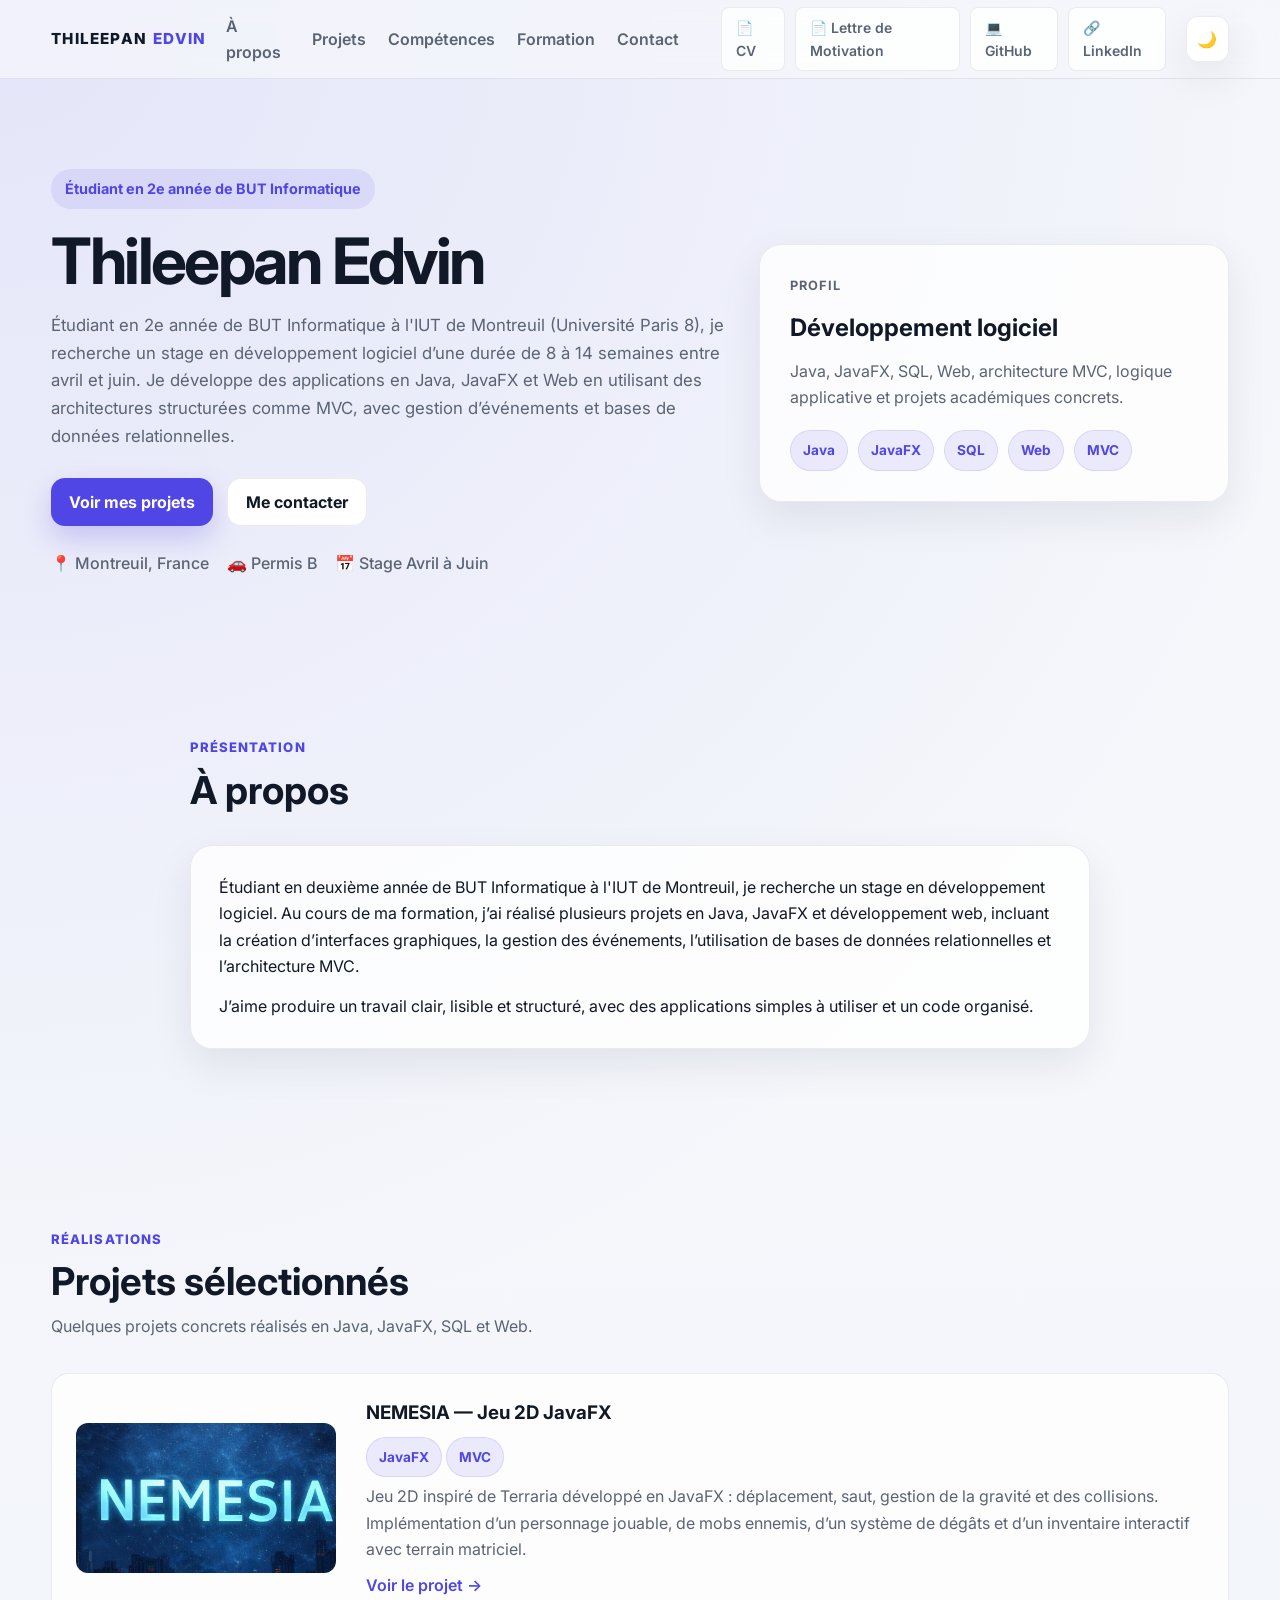
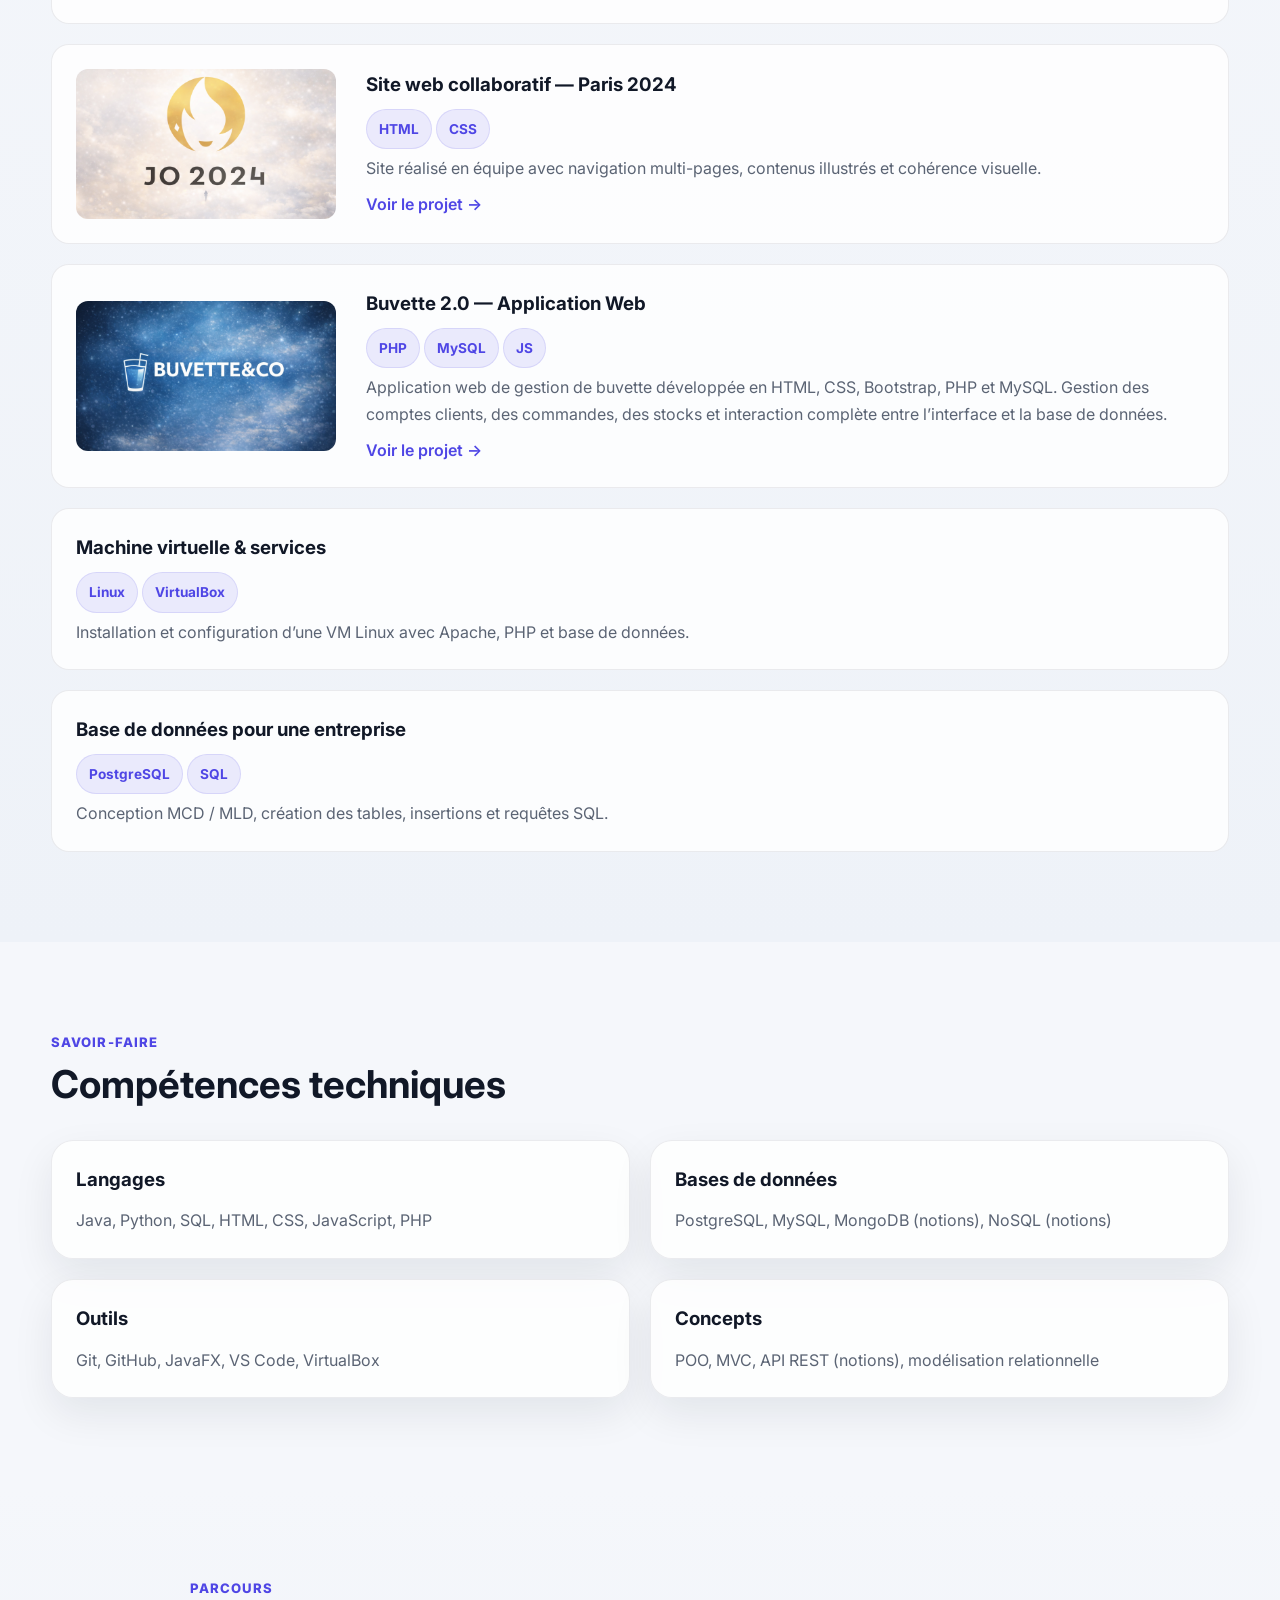
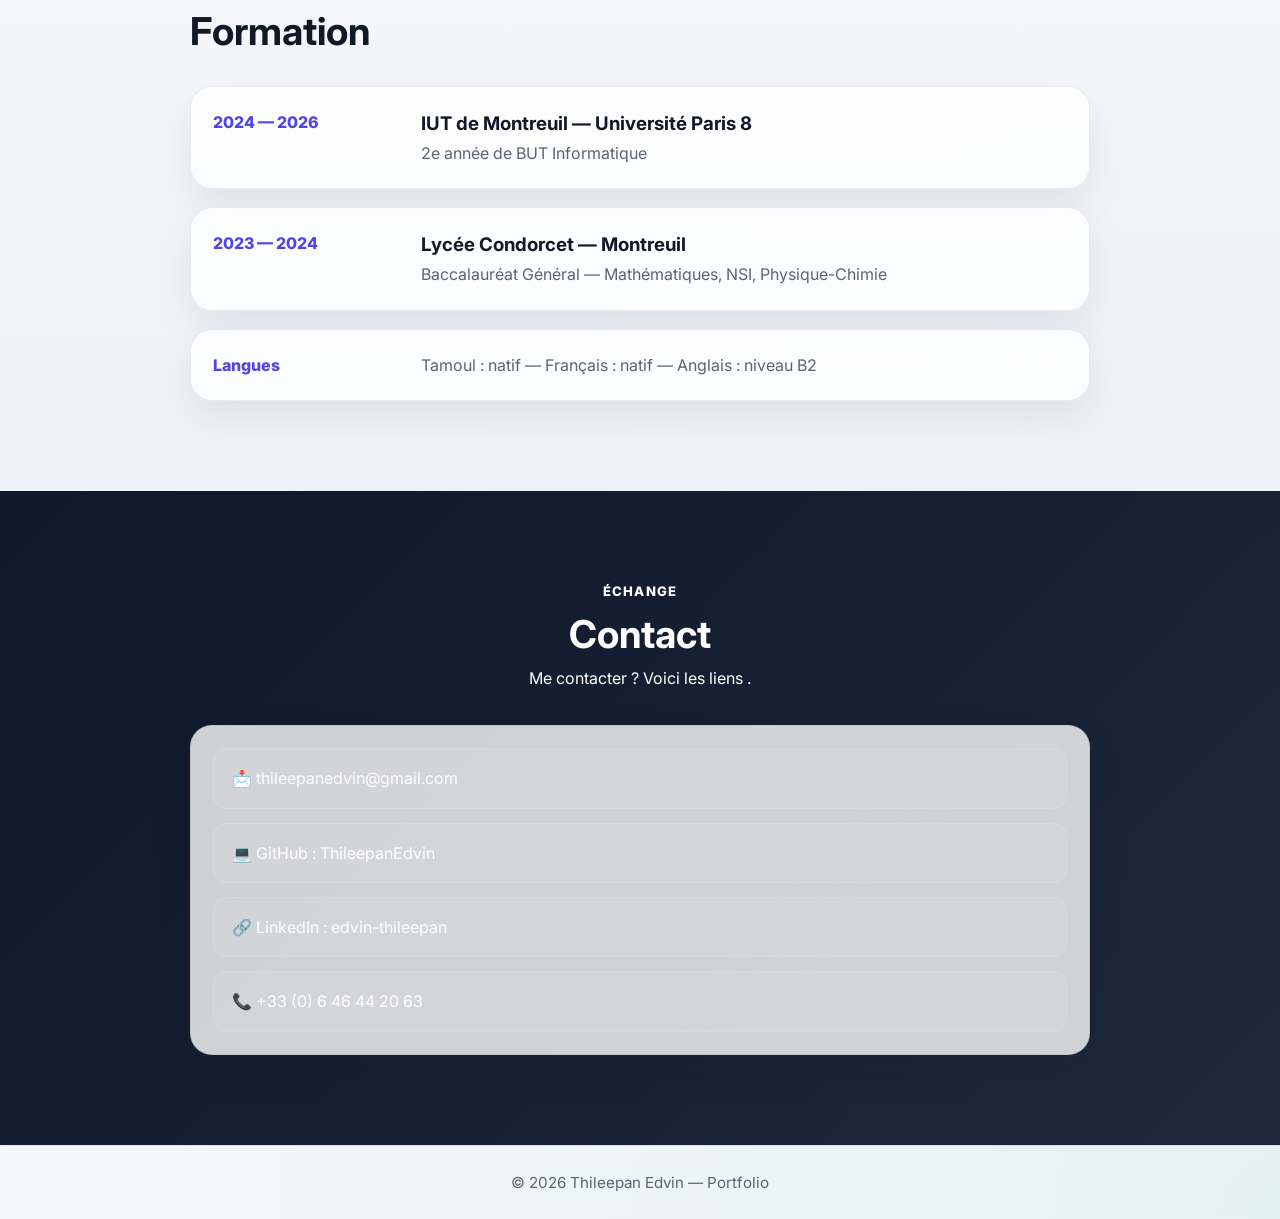
==== index.html @ 3b9033da "Ajout de la Lettre de Motivation" ====
<!DOCTYPE html>
<html lang="fr">
<head>
  <meta charset="UTF-8" />
  <meta name="viewport" content="width=device-width, initial-scale=1.0" />
  <title>Thileepan Edvin | Portfolio</title>
  <meta name="description" content="Portfolio de Thileepan Edvin, étudiant en BUT Informatique. Projets Java, JavaFX, Web, SQL." />
  <link rel="preconnect" href="https://fonts.googleapis.com">
  <link rel="preconnect" href="https://fonts.gstatic.com" crossorigin>
  <link href="https://fonts.googleapis.com/css2?family=Inter:wght@400;500;600;700;800&display=swap" rel="stylesheet">
  <link rel="stylesheet" href="style.css" />
  <link rel="icon" type="image/png" href="assets/images/favicon.png">
  <meta name="description" content="Portfolio de Thileepan Edvin - Développeur informatique. Projets Java, JavaFX, Web, bases de données et applications.">
  <meta name="author" content="Thileepan Edvin">
  <meta name="keywords" content="portfolio développeur, java, javafx, but informatique, développeur logiciel">
  <meta property="og:title" content="Portfolio - Thileepan Edvin">
  <meta property="og:image" content="https://edvin-dev.fr/assets/images/preview.png">
  <meta property="og:url" content="https://edvin-dev.fr">
</head>
<body>
  <header class="site-header">
    <div class="container header-container">
      <a href="index.html" class="logo">
        <span class="logo-light">THILEEPAN</span>
        <span class="logo-accent">EDVIN</span>
      </a>

      <nav class="main-nav">
        <a href="#apropos">À propos</a>
        <a href="#projets">Projets</a>
        <a href="#competences">Compétences</a>
        <a href="#formation">Formation</a>
        <a href="#contact">Contact</a>

        <div class="nav-links">
          <a href="assets/cv/CV – Thileepan Edvin.pdf" class="nav-btn" download>
            📄 CV
          </a>

           <a href="assets/cv/Lettre De Motivation.pdf" class="nav-btn" download>
            📄 Lettre de Motivation
          </a>

          <a href="https://github.com/ThileepanEdvin" target="_blank" class="nav-btn">
            💻 GitHub
          </a>

          <a href="https://www.linkedin.com/in/edvin-thileepan-858794393/" target="_blank" class="nav-btn">
            🔗 LinkedIn
          </a>
        </div>
      </nav>

      <button id="theme-toggle" class="theme-toggle" aria-label="Changer le thème">🌙</button>
    </div>
  </header>

  <main>
    <section class="hero">
      <div class="container hero-grid">
        <div class="hero-text">
          <p class="hero-badge">Étudiant en 2e année de BUT Informatique</p>
          <h1>Thileepan Edvin</h1>
          <p class="hero-description">
          Étudiant en 2e année de BUT Informatique à l'IUT de Montreuil (Université Paris 8),
          je recherche un stage en développement logiciel d’une durée de 8 à 14 semaines
          entre avril et juin.

          Je développe des applications en Java, JavaFX et Web en utilisant des architectures
          structurées comme MVC, avec gestion d’événements et bases de données relationnelles.
          </p>

          <div class="hero-actions">
            <a href="#projets" class="btn btn-primary">Voir mes projets</a>
            <a href="#contact" class="btn btn-secondary">Me contacter</a>
          </div>

          <div class="hero-infos">
            <span>📍 Montreuil, France</span>
            <span>🚗 Permis B</span>
            <span>📅 Stage Avril à Juin</span>
          </div>
        </div>

        <div class="hero-card">
          <div class="hero-card-inner">
            <p class="mini-title">Profil</p>
            <h3>Développement logiciel</h3>
            <p>
              Java, JavaFX, SQL, Web, architecture MVC, logique applicative
              et projets académiques concrets.
            </p>

            <div class="hero-tags">
              <span>Java</span>
              <span>JavaFX</span>
              <span>SQL</span>
              <span>Web</span>
              <span>MVC</span>
            </div>
          </div>
        </div>
      </div>
    </section>

    <section id="apropos" class="section">
      <div class="container narrow">
        <div class="section-heading">
          <p class="section-kicker">Présentation</p>
          <h2>À propos</h2>
        </div>

        <div class="text-card">
          <p>
          Étudiant en deuxième année de BUT Informatique à l'IUT de Montreuil,
          je recherche un stage en développement logiciel.

          Au cours de ma formation, j’ai réalisé plusieurs projets en Java, JavaFX
          et développement web, incluant la création d’interfaces graphiques,
          la gestion des événements, l’utilisation de bases de données
          relationnelles et l’architecture MVC.
          </p>
          <p>
            J’aime produire un travail clair, lisible et structuré, avec des applications simples à utiliser
            et un code organisé.
          </p>
        </div>
      </div>
    </section>

<section id="projets" class="section section-alt">
  <div class="container">

    <div class="section-heading">
      <p class="section-kicker">Réalisations</p>
      <h2>Projets sélectionnés</h2>
      <p class="section-subtitle">
        Quelques projets concrets réalisés en Java, JavaFX, SQL et Web.
      </p>
    </div>

    <div class="projects-list">

      <!-- NEMESIA -->
      <a href="nemesia.html" class="project-row">
        <img src="assets/images/Nemesia/a12.png" alt="Nemesia">

        <div class="project-row-content">
          <h3>NEMESIA — Jeu 2D JavaFX</h3>

          <div class="tags">
            <span>JavaFX</span>
            <span>MVC</span>
          </div>

          <p>
          Jeu 2D inspiré de Terraria développé en JavaFX : déplacement, saut,
          gestion de la gravité et des collisions.

          Implémentation d’un personnage jouable, de mobs ennemis,
          d’un système de dégâts et d’un inventaire interactif
          avec terrain matriciel.
          </p>

          <span class="project-link">Voir le projet →</span>
        </div>
      </a>

      <!-- JO -->
      <a href="JO.html" class="project-row">
        <img src="assets/images/JO/jo1.png" alt="JO">

        <div class="project-row-content">
          <h3>Site web collaboratif — Paris 2024</h3>

          <div class="tags">
            <span>HTML</span>
            <span>CSS</span>
          </div>

          <p>
            Site réalisé en équipe avec navigation multi-pages,
            contenus illustrés et cohérence visuelle.
          </p>

          <span class="project-link">Voir le projet →</span>
        </div>
      </a>

      <!-- BUVETTE -->
      <a href="buvette.html" class="project-row">
        <img src="assets/images/Buvette/b1.png" alt="Buvette">

        <div class="project-row-content">
          <h3>Buvette 2.0 — Application Web</h3>

          <div class="tags">
            <span>PHP</span>
            <span>MySQL</span>
            <span>JS</span>
          </div>

          <p>
          Application web de gestion de buvette développée en
          HTML, CSS, Bootstrap, PHP et MySQL.

          Gestion des comptes clients, des commandes,
          des stocks et interaction complète entre
          l’interface et la base de données.
          </p>

          <span class="project-link">Voir le projet →</span>
        </div>
      </a>

      <!-- VM -->
      <div class="project-row">
        <div class="project-row-content">
          <h3>Machine virtuelle & services</h3>

          <div class="tags">
            <span>Linux</span>
            <span>VirtualBox</span>
          </div>

          <p>
            Installation et configuration d’une VM Linux avec Apache,
            PHP et base de données.
          </p>
        </div>
      </div>

      <!-- SQL -->
      <div class="project-row">
        <div class="project-row-content">
          <h3>Base de données pour une entreprise</h3>

          <div class="tags">
            <span>PostgreSQL</span>
            <span>SQL</span>
          </div>

          <p>
            Conception MCD / MLD, création des tables,
            insertions et requêtes SQL.
          </p>
        </div>
      </div>

    </div>

  </div>

</section>
    <section id="competences" class="section">
      <div class="container">
        <div class="section-heading">
          <p class="section-kicker">Savoir-faire</p>
          <h2>Compétences techniques</h2>
        </div>

        <div class="skills-grid">
          <div class="skill-card">
            <h3>Langages</h3>
            <p>Java, Python, SQL, HTML, CSS, JavaScript, PHP</p>
          </div>

          <div class="skill-card">
            <h3>Bases de données</h3>
            <p>PostgreSQL, MySQL, MongoDB (notions), NoSQL (notions)</p>
          </div>

          <div class="skill-card">
            <h3>Outils</h3>
            <p>Git, GitHub, JavaFX, VS Code, VirtualBox</p>
          </div>

          <div class="skill-card">
            <h3>Concepts</h3>
            <p>POO, MVC, API REST (notions), modélisation relationnelle</p>
          </div>
        </div>
      </div>
    </section>

    <section id="formation" class="section section-alt">
      <div class="container narrow">
        <div class="section-heading">
          <p class="section-kicker">Parcours</p>
          <h2>Formation</h2>
        </div>

        <div class="timeline">
          <div class="timeline-item">
            <span class="timeline-date">2024 — 2026</span>
            <div>
              <h3>IUT de Montreuil — Université Paris 8</h3>
              <p>2e année de BUT Informatique</p>
            </div>
          </div>

          <div class="timeline-item">
            <span class="timeline-date">2023 — 2024</span>
            <div>
              <h3>Lycée Condorcet — Montreuil</h3>
              <p>Baccalauréat Général — Mathématiques, NSI, Physique-Chimie</p>
            </div>
          </div>

          <div class="timeline-item">
            <span class="timeline-date">Langues</span>
            <div>
            <p>Tamoul : natif — Français : natif — Anglais : niveau B2</p>            </div>
          </div>
        </div>
      </div>
    </section>

    <section id="contact" class="section contact-section">
      <div class="container narrow">
        <div class="section-heading center light">
          <p class="section-kicker">Échange</p>
          <h2>Contact</h2>
          <p class="section-subtitle">
            Me contacter ? Voici les liens .   
          </p>
        </div>

        <div class="contact-card">
          <a href="mailto:thileepanedvin@gmail.com" class="contact-item">📩 thileepanedvin@gmail.com</a>
          <a href="https://github.com/ThileepanEdvin" target="_blank" rel="noreferrer" class="contact-item">💻 GitHub : ThileepanEdvin</a>
          <a href="https://www.linkedin.com/in/edvin-thileepan-858794393/" target="_blank" rel="noreferrer" class="contact-item">🔗 LinkedIn : edvin-thileepan</a>
          <div class="contact-item">📞 +33 (0) 6 46 44 20 63</div>
        </div>
      </div>
    </section>
  </main>

  <footer class="site-footer">
    <div class="container footer-container">
      <p>© 2026 Thileepan Edvin — Portfolio</p>
    </div>
  </footer>

  <script src="script.js"></script>
</body>
</html>

<!-- test -->
---- style.css ----
:root {
  --bg: #f5f7fb;
  --bg-soft: #eef2f8;
  --surface: rgba(255, 255, 255, 0.8);
  --surface-strong: #ffffff;
  --text: #111827;
  --text-soft: #5b6474;
  --border: rgba(15, 23, 42, 0.08);
  --primary: #4f46e5;
  --primary-hover: #4338ca;
  --secondary: #0f172a;
  --accent: #14b8a6;
  --shadow: 0 16px 40px rgba(15, 23, 42, 0.08);
  --radius: 22px;
  --radius-sm: 14px;
  --container: 1180px;
}

[data-theme="dark"] {
  --bg: #0b1120;
  --bg-soft: #111827;
  --surface: rgba(17, 24, 39, 0.8);
  --surface-strong: #111827;
  --text: #f8fafc;
  --text-soft: #a5b4c7;
  --border: rgba(255, 255, 255, 0.08);
  --primary: #7c3aed;
  --primary-hover: #6d28d9;
  --secondary: #e5e7eb;
  --accent: #22c55e;
  --shadow: 0 20px 50px rgba(0, 0, 0, 0.35);
}

* {
  margin: 0;
  padding: 0;
  box-sizing: border-box;
}

html {
  scroll-behavior: smooth;
}

body {
  font-family: "Inter", sans-serif;
  background:
    radial-gradient(circle at top left, rgba(79, 70, 229, 0.10), transparent 30%),
    radial-gradient(circle at bottom right, rgba(20, 184, 166, 0.08), transparent 25%),
    var(--bg);
  color: var(--text);
  line-height: 1.65;
  transition: background 0.3s ease, color 0.3s ease;
}

img {
  max-width: 100%;
  display: block;
}

a {
  color: inherit;
  text-decoration: none;
}

ul {
  padding-left: 18px;
}

.container {
  width: min(var(--container), 92%);
  margin: 0 auto;
}

.narrow {
  width: min(900px, 92%);
  margin: 0 auto;
}

/* HEADER */
.site-header {
  position: sticky;
  top: 0;
  z-index: 1000;
  backdrop-filter: blur(14px);
  background: rgba(245, 247, 251, 0.72);
  border-bottom: 1px solid var(--border);
}

[data-theme="dark"] .site-header {
  background: rgba(11, 17, 32, 0.72);
}

.header-container {
  min-height: 78px;
  display: flex;
  align-items: center;
  justify-content: space-between;
  gap: 20px;
}

.logo {
  display: flex;
  gap: 6px;
  font-weight: 800;
  letter-spacing: 0.08em;
  font-size: 0.95rem;
}

.logo-light {
  color: var(--text);
}

.logo-accent {
  color: var(--primary);
}

.main-nav {
  display: flex;
  align-items: center;
  gap: 22px;
}

.main-nav a {
  color: var(--text-soft);
  font-weight: 600;
  transition: 0.25s ease;
}

.main-nav a:hover {
  color: var(--primary);
}

.theme-toggle {
  border: 1px solid var(--border);
  background: var(--surface-strong);
  color: var(--text);
  width: 46px;
  height: 46px;
  border-radius: 12px;
  cursor: pointer;
  font-size: 1rem;
  box-shadow: var(--shadow);
  transition: 0.25s ease;
}

.theme-toggle:hover {
  transform: translateY(-2px);
}

/* HERO */
.hero {
  padding: 90px 0 70px;
}

.hero-grid {
  display: grid;
  grid-template-columns: 1.3fr 0.9fr;
  gap: 28px;
  align-items: center;
}

.hero-badge {
  display: inline-block;
  padding: 8px 14px;
  border-radius: 999px;
  background: rgba(79, 70, 229, 0.10);
  color: var(--primary);
  font-weight: 700;
  font-size: 0.9rem;
  margin-bottom: 18px;
}

.hero h1 {
  font-size: clamp(2.4rem, 5vw, 4.5rem);
  line-height: 1.05;
  letter-spacing: -0.04em;
  margin-bottom: 18px;
}

.hero-description {
  font-size: 1.05rem;
  color: var(--text-soft);
  max-width: 680px;
}

.hero-actions {
  display: flex;
  flex-wrap: wrap;
  gap: 14px;
  margin-top: 28px;
}

.hero-infos {
  display: flex;
  flex-wrap: wrap;
  gap: 18px;
  margin-top: 24px;
  color: var(--text-soft);
  font-weight: 500;
}

.hero-card {
  display: flex;
  justify-content: center;
}

.hero-card-inner {
  width: 100%;
  background: var(--surface);
  border: 1px solid var(--border);
  box-shadow: var(--shadow);
  border-radius: var(--radius);
  padding: 30px;
}

.mini-title {
  color: var(--primary);
  font-weight: 700;
  text-transform: uppercase;
  letter-spacing: 0.08em;
  font-size: 0.8rem;
  margin-bottom: 12px;
}

.hero-card-inner h3 {
  font-size: 1.5rem;
  margin-bottom: 10px;
}

.hero-card-inner p {
  color: var(--text-soft);
}

.hero-tags {
  display: flex;
  flex-wrap: wrap;
  gap: 10px;
  margin-top: 20px;
}

.hero-tags span,
.tags span {
  display: inline-flex;
  align-items: center;
  padding: 8px 12px;
  border-radius: 999px;
  background: rgba(79, 70, 229, 0.10);
  color: var(--primary);
  font-size: 0.85rem;
  font-weight: 700;
  border: 1px solid rgba(79, 70, 229, 0.12);
}

.big-tags {
  margin-top: 20px;
}

/* BUTTONS */
.btn {
  display: inline-flex;
  align-items: center;
  justify-content: center;
  min-height: 48px;
  padding: 0 18px;
  border-radius: 14px;
  font-weight: 700;
  transition: 0.25s ease;
}

.btn-primary {
  background: var(--primary);
  color: #ffffff;
  box-shadow: 0 12px 28px rgba(79, 70, 229, 0.25);
}

.btn-primary:hover {
  background: var(--primary-hover);
  transform: translateY(-2px);
}

.btn-secondary {
  background: var(--surface-strong);
  color: var(--text);
  border: 1px solid var(--border);
}

.btn-secondary:hover {
  transform: translateY(-2px);
}

/* SECTION */
.section {
  padding: 90px 0;
}

.section-alt {
  background: linear-gradient(180deg, transparent, var(--bg-soft));
}

.section-heading {
  margin-bottom: 34px;
}

.section-heading.center {
  text-align: center;
}

.section-heading.light h2,
.section-heading.light p,
.section-heading.light .section-kicker {
  color: #ffffff;
}

.section-kicker {
  color: var(--primary);
  font-weight: 800;
  text-transform: uppercase;
  letter-spacing: 0.08em;
  font-size: 0.82rem;
  margin-bottom: 10px;
}

.section-heading h2 {
  font-size: clamp(1.8rem, 3vw, 2.8rem);
  line-height: 1.1;
  margin-bottom: 10px;
}

.section-subtitle {
  color: var(--text-soft);
}

/* TEXT CARD */
.text-card {
  background: var(--surface);
  border: 1px solid var(--border);
  border-radius: var(--radius);
  box-shadow: var(--shadow);
  padding: 28px;
}

.text-card p + p {
  margin-top: 14px;
}

/* PROJECTS */
.projects-grid {
  display: grid;
  grid-template-columns: repeat(2, minmax(0, 1fr));
  gap: 24px;
}

.project-card,
.info-card,
.skill-card,
.project-shot,
.timeline-item,
.contact-card {
  background: var(--surface);
  border: 1px solid var(--border);
  box-shadow: var(--shadow);
  border-radius: var(--radius);
}

.project-card {
  overflow: hidden;
  transition: 0.28s ease;
}

.project-card:hover {
  transform: translateY(-6px);
}

.project-image-wrapper {
  aspect-ratio: 16 / 9;
  overflow: hidden;
}

.project-image {
  width: 100%;
  height: 100%;
  object-fit: cover;
  transition: transform 0.35s ease;
}

.project-card:hover .project-image {
  transform: scale(1.04);
}

.project-content {
  padding: 22px;
}

.project-top {
  display: flex;
  flex-direction: column;
  gap: 12px;
  margin-bottom: 12px;
}

.project-top h3 {
  font-size: 1.2rem;
}

.project-content p,
.info-card p,
.skill-card p,
.timeline-item p,
.project-intro {
  color: var(--text-soft);
}

.project-link {
  display: inline-block;
  margin-top: 16px;
  color: var(--primary);
  font-weight: 700;
}

/* GENERIC CARDS */
.info-card,
.skill-card {
  padding: 24px;
}

.info-card h3,
.skill-card h3 {
  margin-bottom: 12px;
}

.info-card ul li + li {
  margin-top: 8px;
}

/* SKILLS */
.skills-grid {
  display: grid;
  grid-template-columns: repeat(2, minmax(0, 1fr));
  gap: 20px;
}

/* TIMELINE */
.timeline {
  display: flex;
  flex-direction: column;
  gap: 18px;
}

.timeline-item {
  padding: 22px;
  display: grid;
  grid-template-columns: 190px 1fr;
  gap: 18px;
  align-items: start;
}

.timeline-date {
  color: var(--primary);
  font-weight: 800;
}

/* CONTACT */
.contact-section {
  background: linear-gradient(135deg, var(--secondary), #1e293b);
}

.contact-card {
  padding: 22px;
  display: flex;
  flex-direction: column;
  gap: 14px;
}

.contact-item {
  display: block;
  padding: 16px 18px;
  border-radius: var(--radius-sm);
  background: rgba(255, 255, 255, 0.08);
  color: #ffffff;
  border: 1px solid rgba(255, 255, 255, 0.10);
  transition: 0.25s ease;
}

.contact-item:hover {
  transform: translateY(-2px);
  background: rgba(255, 255, 255, 0.12);
}

/* PROJECT PAGE */
.project-hero {
  padding: 90px 0 40px;
}

.project-hero h1 {
  font-size: clamp(2rem, 4vw, 3.3rem);
  line-height: 1.05;
  margin-bottom: 12px;
}

.project-gallery {
  display: grid;
  gap: 22px;
}

.project-shot {
  overflow: hidden;
}

.project-shot img {
  width: 100%;
}

.project-shot figcaption {
  padding: 14px 16px;
  color: var(--text-soft);
  border-top: 1px solid var(--border);
}

.small-centered-shot {
  max-width: 720px;
  margin: 0 auto;
}

.project-info-grid {
  display: grid;
  grid-template-columns: repeat(2, minmax(0, 1fr));
  gap: 20px;
  margin-top: 28px;
}

/* FOOTER */
.site-footer {
  padding: 24px 0;
  border-top: 1px solid var(--border);
}

.footer-container {
  display: flex;
  justify-content: center;
  color: var(--text-soft);
  font-size: 0.95rem;
}

/* RESPONSIVE */
@media (max-width: 980px) {
  .hero-grid,
  .projects-grid,
  .skills-grid,
  .project-info-grid,
  .timeline-item {
    grid-template-columns: 1fr;
  }

  .main-nav {
    display: none;
  }

  .header-container {
    justify-content: space-between;
  }
}

@media (max-width: 640px) {
  .hero {
    padding: 70px 0 50px;
  }

  .section {
    padding: 70px 0;
  }

  .hero-card-inner,
  .project-content,
  .info-card,
  .skill-card,
  .timeline-item,
  .contact-card,
  .text-card {
    padding: 20px;
  }

  .hero-infos {
    gap: 10px;
    flex-direction: column;
  }
}
/* LISTE PROJETS STYLE APPLE */

.projects-list{
  display:flex;
  flex-direction:column;
  gap:20px;
}

.project-row{
  display:flex;
  gap:30px;
  align-items:center;

  padding:24px;

  background:var(--surface);
  border:1px solid var(--border);
  border-radius:18px;

  transition:0.25s;
}

.project-row:hover{
  transform:translateY(-3px);
}

.project-row img{
  width:260px;
  height:150px;
  object-fit:cover;
  border-radius:12px;
}

.project-row-content{
  flex:1;
}

.project-row-content h3{
  margin-bottom:8px;
}

.project-row-content p{
  color:var(--text-soft);
  margin-top:6px;
}

.project-link{
  display:inline-block;
  margin-top:10px;
  color:var(--primary);
  font-weight:600;
}

/* responsive */

@media (max-width:900px){

.project-row{
  flex-direction:column;
  align-items:flex-start;
}

.project-row img{
  width:100%;
  height:180px;
}

}
.project-row img{
  width:260px;
  height:150px;
  object-fit:cover;
  object-position:center;
  border-radius:12px;
}

.nav-links{
  display:flex;
  gap:10px;
  margin-left:20px;
}

.nav-btn{
  background:var(--surface);
  border:1px solid var(--border);
  padding:8px 14px;
  border-radius:8px;
  font-size:14px;
  font-weight:500;
  transition:0.25s;
}

.nav-btn:hover{
  background:var(--primary);
  color:white;
  transform:translateY(-1px);
}

.project-gallery{
display:grid;
grid-template-columns:repeat(auto-fit,minmax(650px,1fr));
gap:40px;
align-items:start;
}

.project-shot{
text-align:center;
display:flex;
flex-direction:column;
align-items:center;
}

.project-shot img{
width:70%;
max-width:800px;
height:auto;
border-radius:14px;
cursor:pointer;
transition:0.3s;
box-shadow:0 10px 25px rgba(0,0,0,0.35);
}

.project-shot img:hover{
transform:scale(1.02);
}

.project-shot figcaption{
margin-top:14px;
font-size:15px;
opacity:0.85;
max-width:70%;
text-align:center;
}
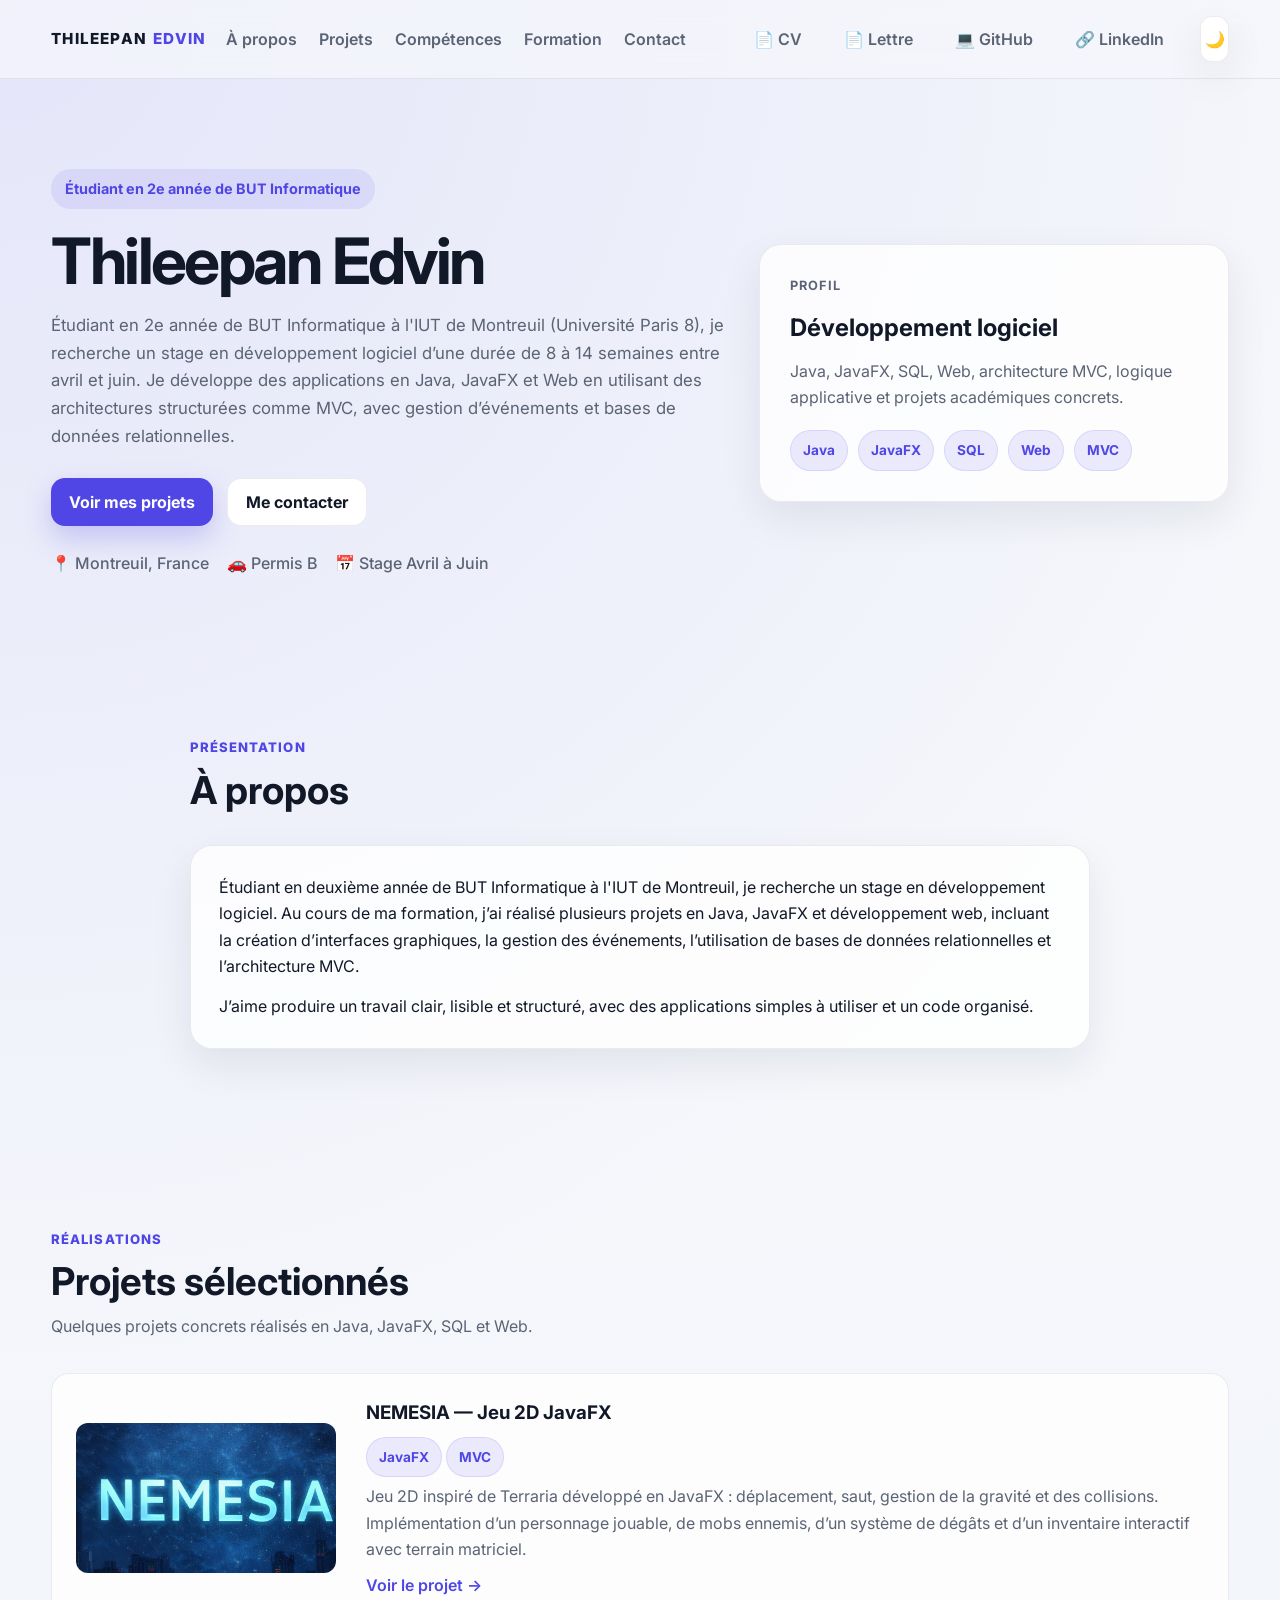
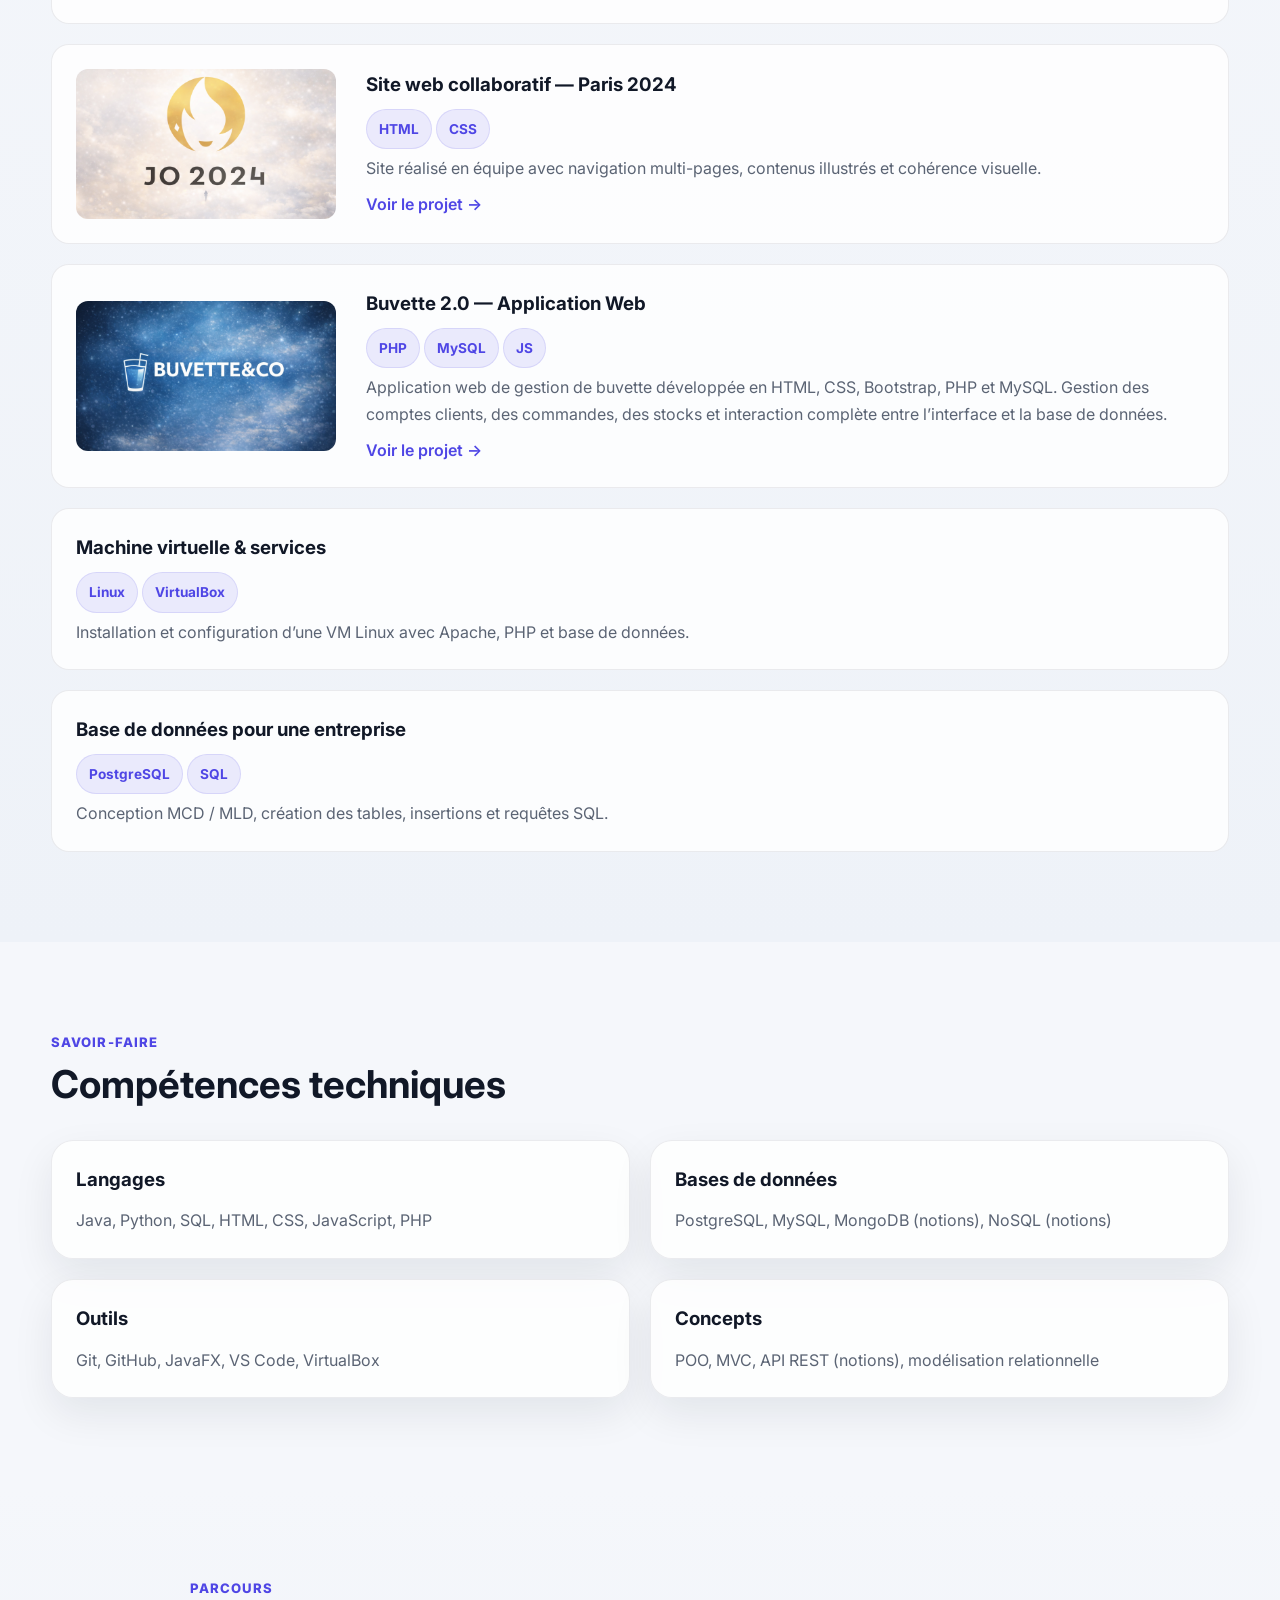
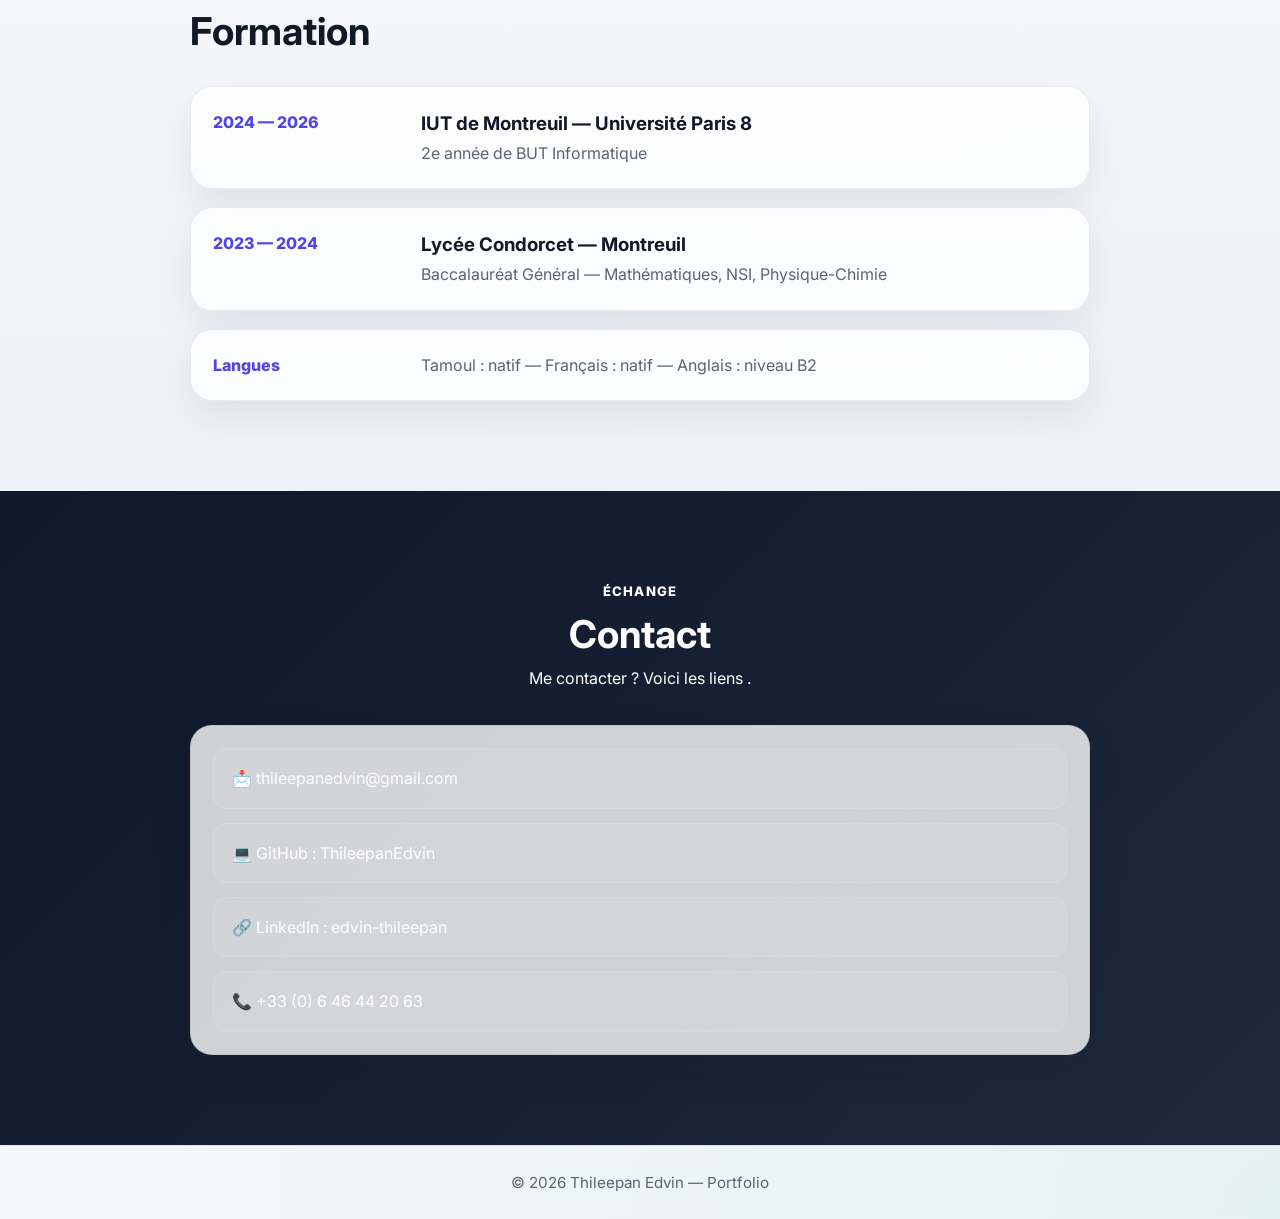
==== commit 6ddbd0c4: "update portfolio navbar" ====
--- a/index.html
+++ b/index.html
@@ -38,7 +38,7 @@
           </a>
 
            <a href="assets/cv/Lettre De Motivation.pdf" class="nav-btn" download>
-            📄 Lettre de Motivation
+            📄 Lettre
           </a>
 
           <a href="https://github.com/ThileepanEdvin" target="_blank" class="nav-btn">
--- a/style.css
+++ b/style.css
@@ -118,6 +118,13 @@
   display: flex;
   align-items: center;
   gap: 22px;
+  flex-wrap: nowrap;
+  justify-content: space-between;
+
+}
+
+.main-nav > a{
+  white-space: nowrap;
 }
 
 .main-nav a {
@@ -663,17 +670,18 @@
 .nav-links{
   display:flex;
   gap:10px;
-  margin-left:20px;
-}
-
+  margin-left:30px;
+  align-items:center;
+  flex-shrink:0;
+}
 .nav-btn{
-  background:var(--surface);
-  border:1px solid var(--border);
-  padding:8px 14px;
-  border-radius:8px;
-  font-size:14px;
-  font-weight:500;
-  transition:0.25s;
+  display: inline-flex;
+  align-items: center;
+  gap: 6px;
+  padding: 10px 16px;
+  border-radius: 10px;
+  text-decoration: none;
+  white-space: nowrap;
 }
 
 .nav-btn:hover{
@@ -710,11 +718,3 @@
 transform:scale(1.02);
 }
 
-.project-shot figcaption{
-margin-top:14px;
-font-size:15px;
-opacity:0.85;
-max-width:70%;
-text-align:center;
-}
-
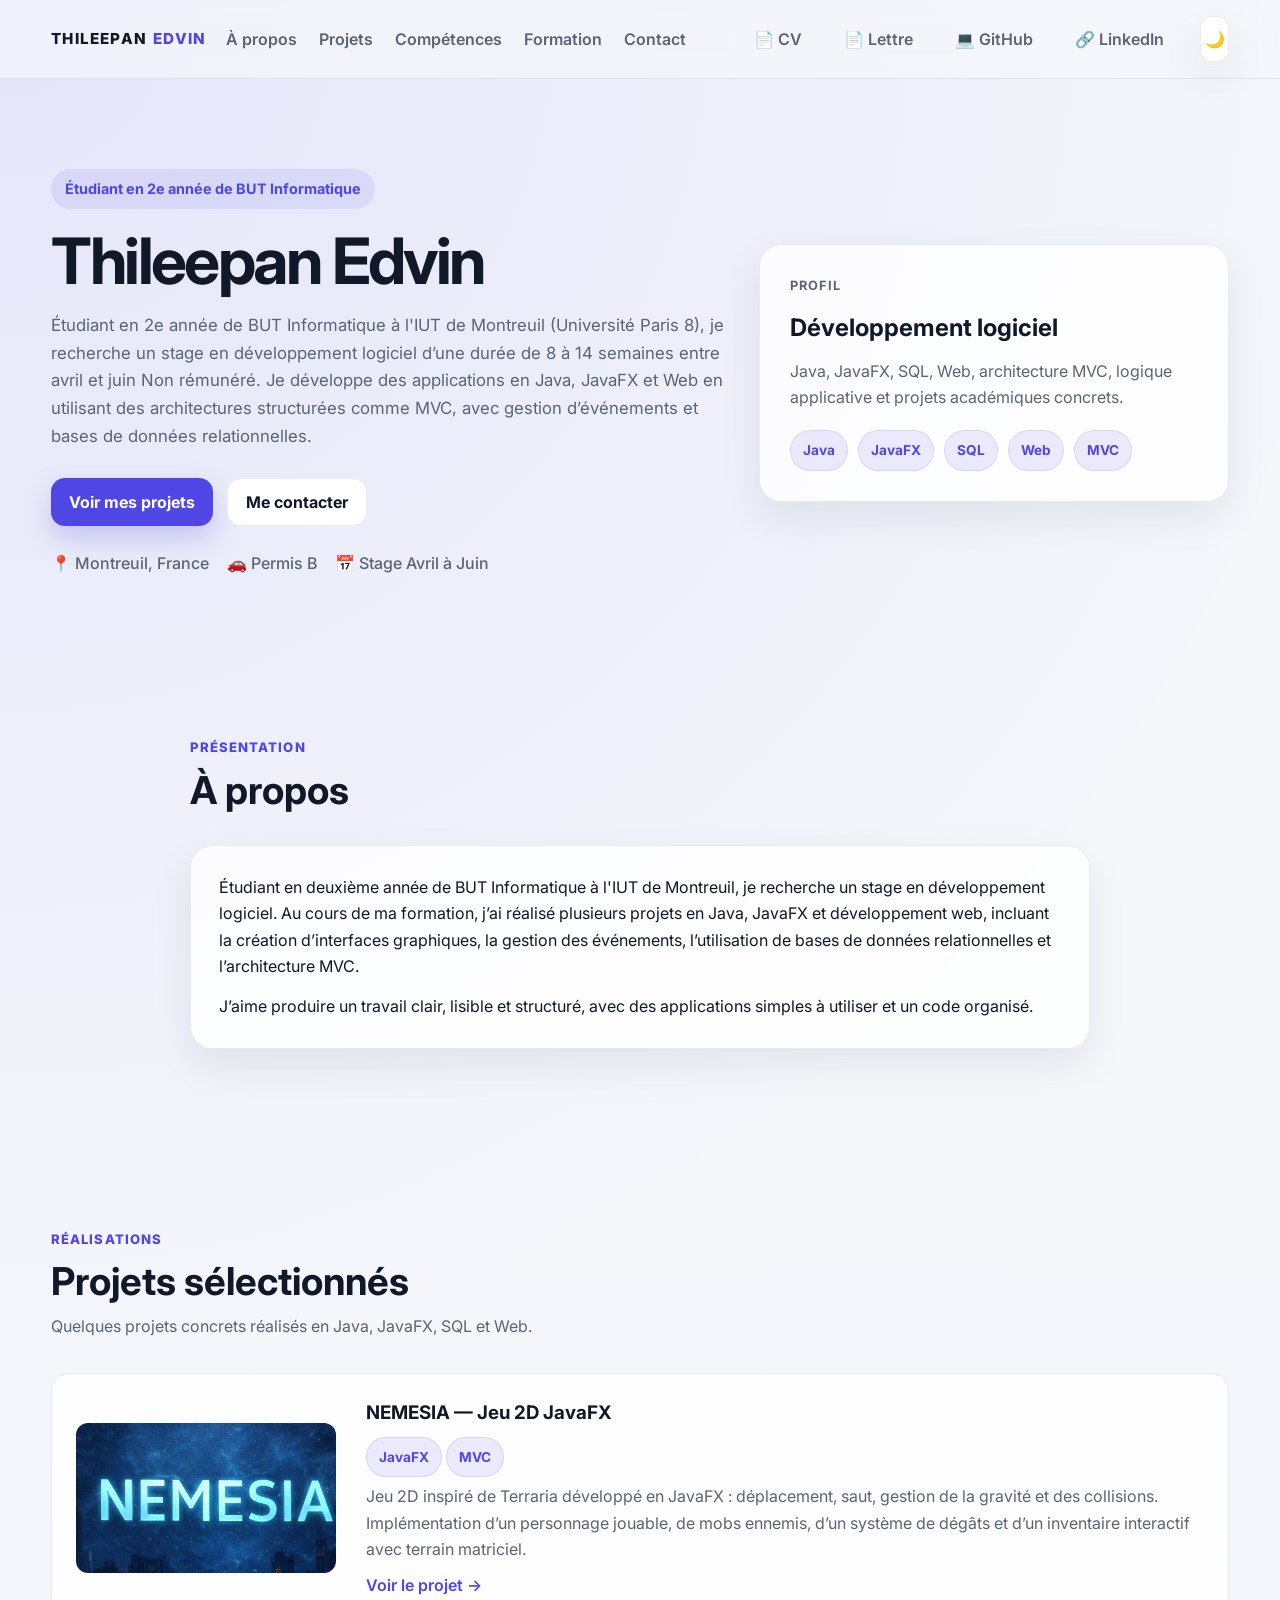
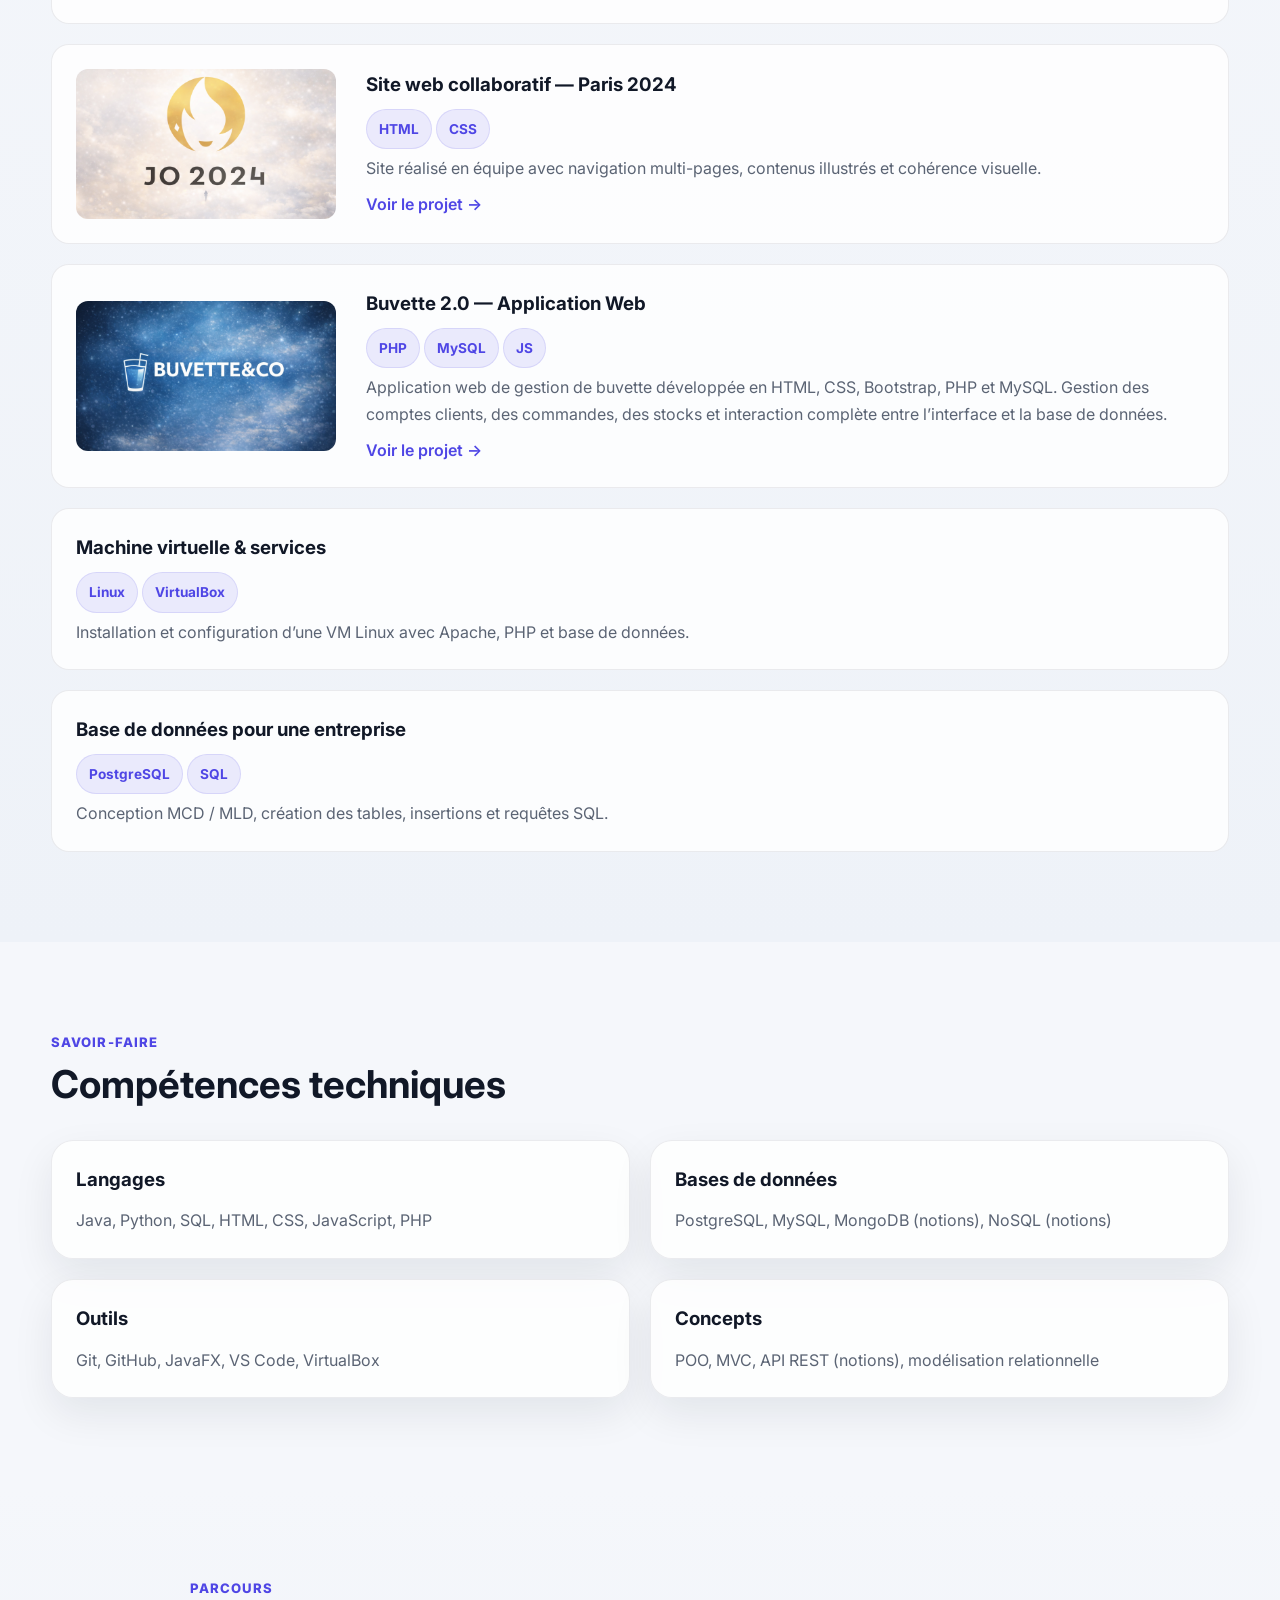
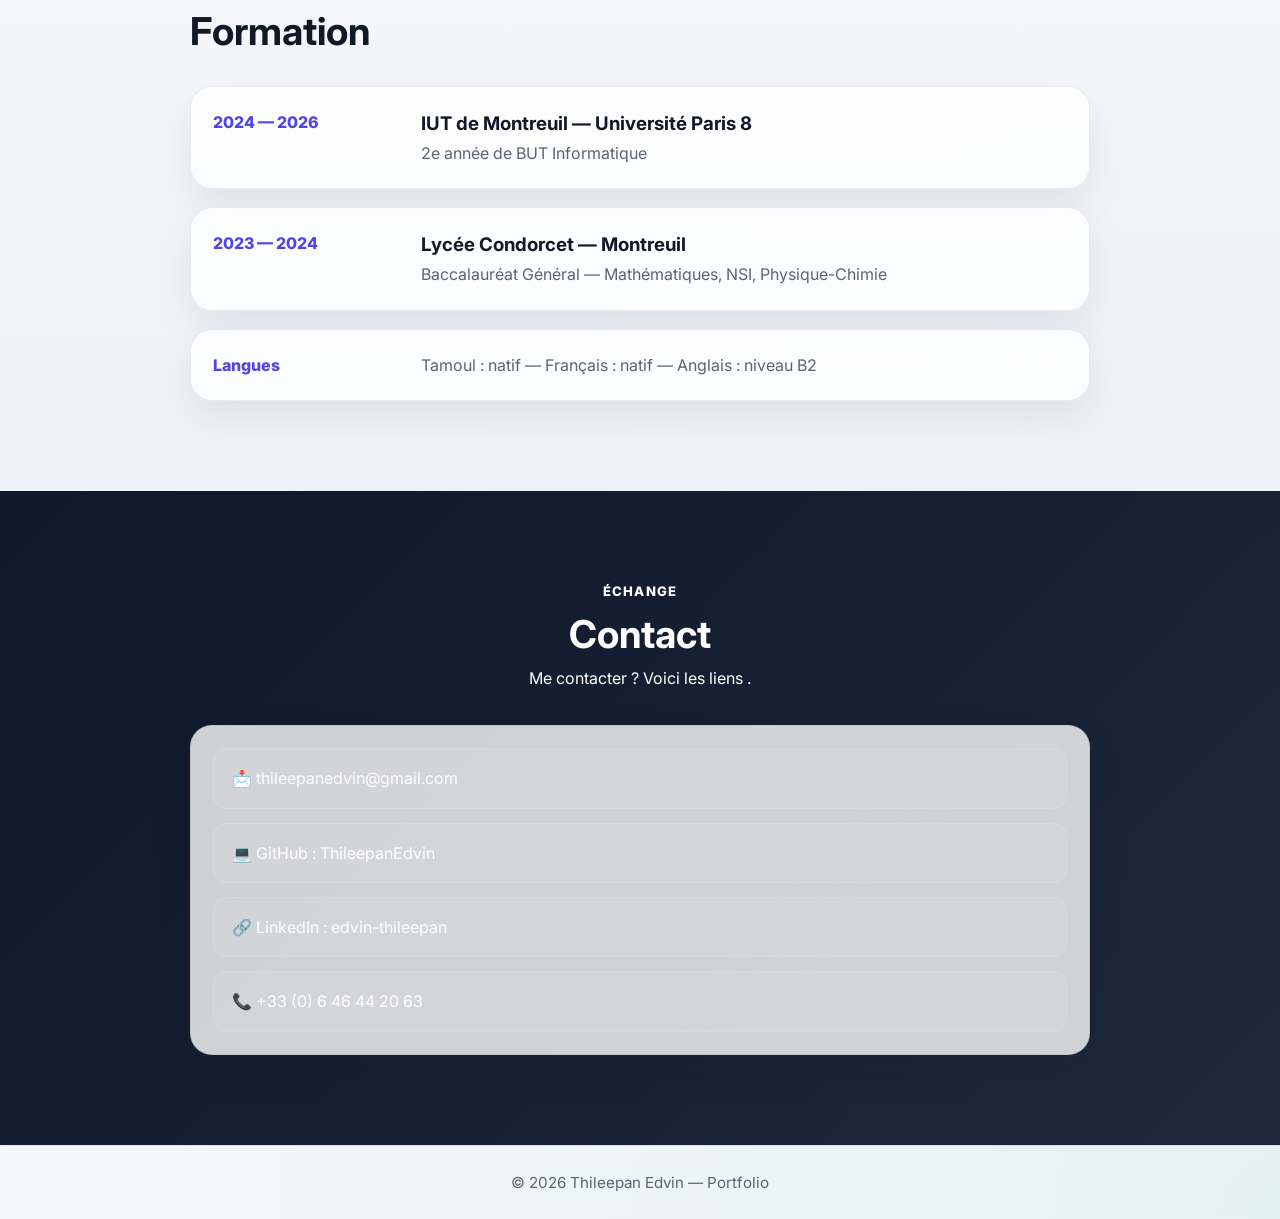
==== commit 0f485098: "modif texte" ====
--- a/index.html
+++ b/index.html
@@ -33,11 +33,11 @@
         <a href="#contact">Contact</a>
 
         <div class="nav-links">
-          <a href="assets/cv/CV – Thileepan Edvin.pdf" class="nav-btn" download>
+            <a href="assets/cv/cv-edvin.pdf" class="nav-btn" download>
             📄 CV
           </a>
 
-           <a href="assets/cv/Lettre De Motivation.pdf" class="nav-btn" download>
+          <a href="assets/cv/lettre-edvin.pdf" class="nav-btn" download>
             📄 Lettre
           </a>
 
@@ -64,7 +64,7 @@
           <p class="hero-description">
           Étudiant en 2e année de BUT Informatique à l'IUT de Montreuil (Université Paris 8),
           je recherche un stage en développement logiciel d’une durée de 8 à 14 semaines
-          entre avril et juin.
+          entre avril et juin Non rémunéré.
 
           Je développe des applications en Java, JavaFX et Web en utilisant des architectures
           structurées comme MVC, avec gestion d’événements et bases de données relationnelles.
@@ -187,7 +187,8 @@
         </div>
       </a>
 
-      <!-- BUVETTE -->
+      <!-- BUVETTE -->      <!-- BUVETTE -->
+
       <a href="buvette.html" class="project-row">
         <img src="assets/images/Buvette/b1.png" alt="Buvette">
 
